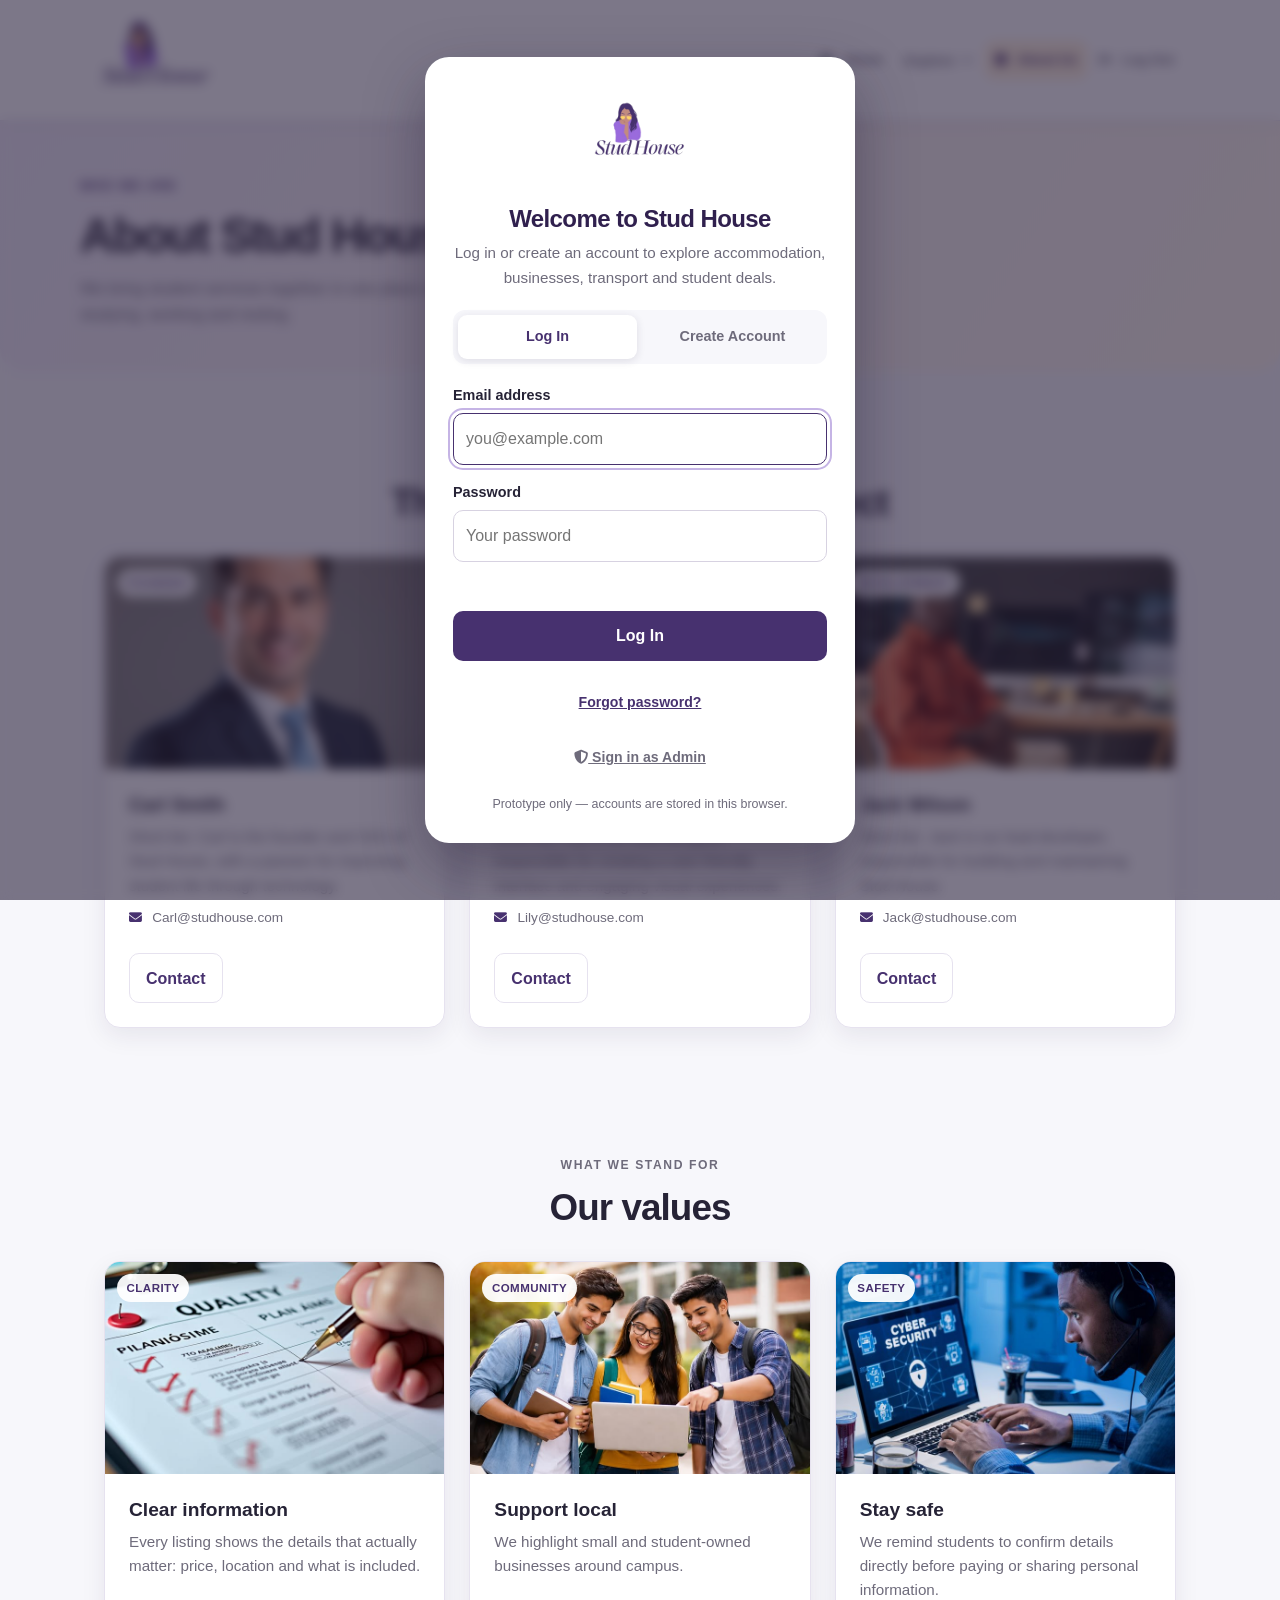
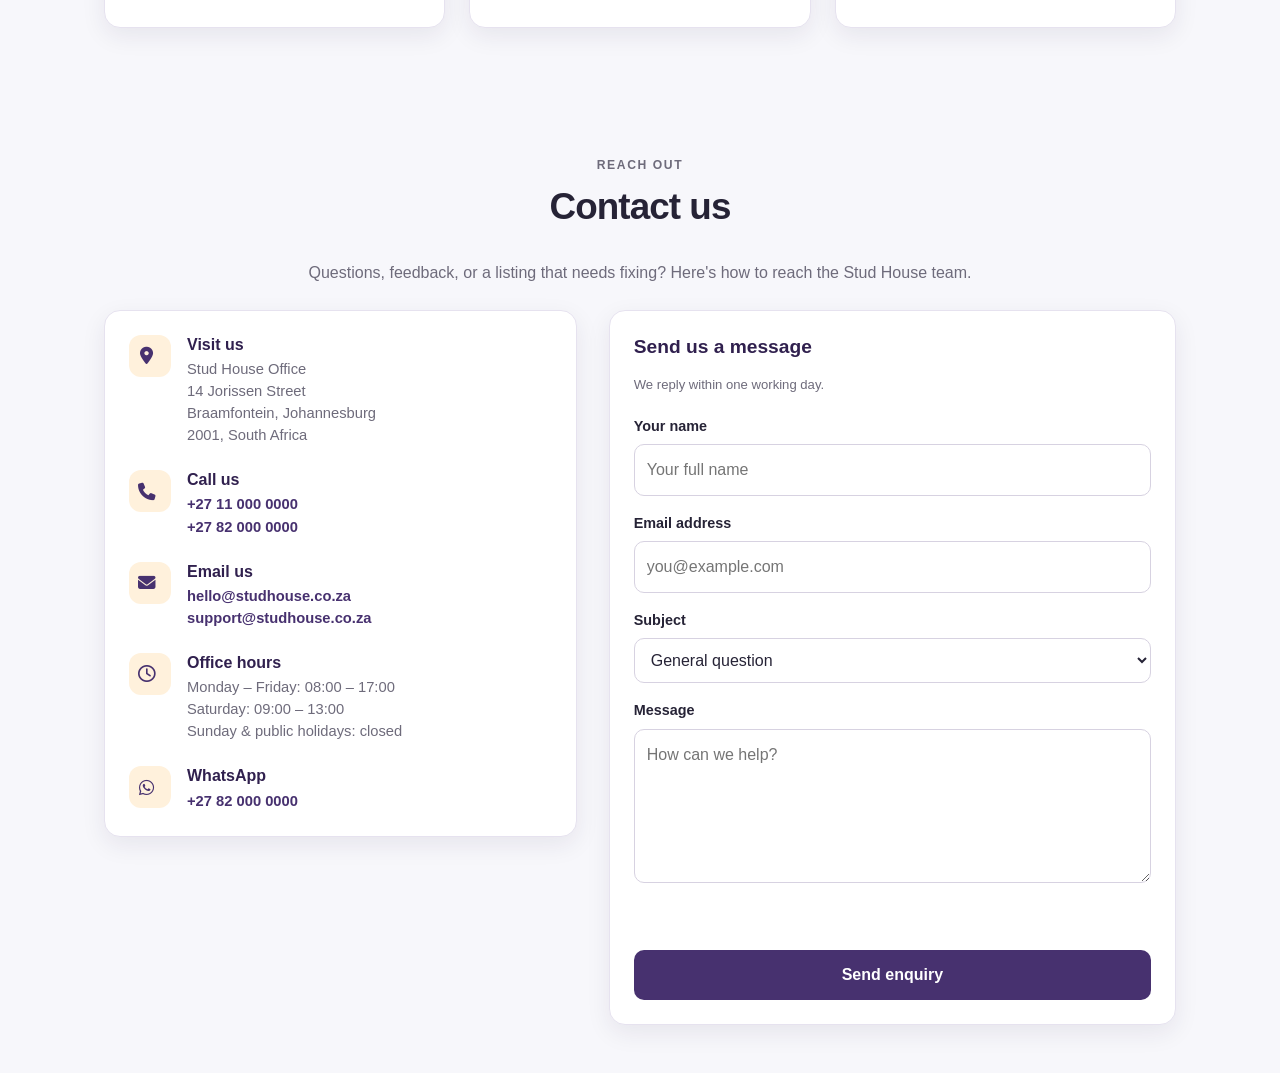
==== about_us.html @ a7e672bf "stud" ====
<!DOCTYPE html>
<html lang="en">
<head>
  <meta charset="UTF-8">
  <meta name="viewport" content="width=device-width, initial-scale=1.0">
  <title>About Us | Stud House</title>
  <link rel="stylesheet" href="style.css">
  <link rel="stylesheet" href="https://cdnjs.cloudflare.com/ajax/libs/font-awesome/6.5.1/css/all.min.css">
  <script src="script.js" defer></script>
</head>
<body>

<header class="site-nav">
  <nav class="nav-inner" aria-label="Main navigation">
    <a href="index.html" class="logo-link" aria-label="Go to home page">
      <img src="assets/official.png" alt="Stud House logo" class="logo">
    </a>
    <button class="nav-toggle" type="button" aria-expanded="false" aria-controls="primary-links"><i class="fa-solid fa-bars"></i> Menu</button>
    <div class="nav-links" id="primary-links">
      <a href="index.html">Home</a>
      
      <!-- Dropdown Group -->
      <div class="nav-dropdown">
        <button type="button" class="nav-drop-btn">Explore <i class="fa-solid fa-chevron-down"></i></button>
        <div class="nav-dropdown-menu">
          <a href="accommodation.html">Accommodation</a>
          <a href="businesses.html">Businesses</a>
          <a href="transport.html">Transport</a>
          <a href="discounts.html">Student Deals</a>
        </div>
      </div>

      <a href="about_us.html">About Us</a>
      <a href="login.html" id="logout-link">Log Out</a>
    </div>
  </nav>
</header>

<main>
  <section class="page-banner">
    <div class="banner-inner">
      <p class="eyebrow">Who we are</p>
      <h1>About Stud House</h1>
      <p>We bring student services together in one place so you spend less time searching and more time studying, working and resting.</p>
    </div>
  </section>

  <section class="section">
    <div class="section-heading compact-heading">
      <p class="eyebrow">Our team</p>
      <h2>The people behind the project</h2>
    </div>

    <div class="card-grid">
      <article class="card">
        <div class="card-media">
          <img src="assets/owner.jpg" alt="Photo of team member" loading="lazy" onerror="this.style.display='none'">
          <span class="card-badge">Founder</span>
        </div>
        <div class="card-body">
          <h3>Carl Smith</h3>
          <p>Short bio: Carl is the founder and CEO of Stud House, with a passion for improving student life through technology.</p>
          <ul class="card-meta"><li><i class="fa-solid fa-envelope"></i> Carl@studhouse.com</li></ul>
          <div class="card-actions">
            <a class="button button-secondary" href="mailto:Carl@studhouse.com">Contact</a>
          </div>
        </div>
      </article>

      <article class="card">
        <div class="card-media">
          <img src="assets/designer.jpg" alt="Photo of team member" loading="lazy" onerror="this.style.display='none'">
          <span class="card-badge">Design</span>
        </div>
        <div class="card-body">
          <h3>Lily Ndlovu</h3>
            <p>Short bio: Lily is our lead designer, responsible for creating a user-friendly interface and engaging visual experiences.</p>
          <ul class="card-meta"><li><i class="fa-solid fa-envelope"></i>  Lily@studhouse.com</li></ul>
          <div class="card-actions">
            <a class="button button-secondary" href="mailto:Lily@studhouse.com">Contact</a>
          </div>
        </div>
      </article>

      <article class="card">
        <div class="card-media">
          <img src="assets/developer.jpg" alt="Photo of team member" loading="lazy" onerror="this.style.display='none'">
          <span class="card-badge">Development</span>
        </div>
        <div class="card-body">
          <h3>Jack Wilson</h3>
          <p>Short bio: Jack is our lead developer, responsible for building and maintaining Stud House.</p>
          <ul class="card-meta"><li><i class="fa-solid fa-envelope"></i> Jack@studhouse.com</li></ul>
          <div class="card-actions">
            <a class="button button-secondary" href="mailto:Jack@studhouse.com">Contact</a>
          </div>
        </div>
      </article>
    </div>
  </section>

  <section class="section">
    <div class="section-heading compact-heading">
      <p class="eyebrow">What we stand for</p>
      <h2>Our values</h2>
    </div>

    <div class="card-grid">
      <article class="card">
        <div class="card-media">
          <img src="assets/clear info.jpg" alt="Students working together" loading="lazy" onerror="this.style.display='none'">
          <span class="card-badge">Clarity</span>
        </div>
        <div class="card-body">
          <h3>Clear information</h3>
          <p>Every listing shows the details that actually matter: price, location and what is included.</p>
        </div>
      </article>

      <article class="card">
        <div class="card-media">
          <img src="assets/community.jpg" alt="Local business owner" loading="lazy" onerror="this.style.display='none'">
          <span class="card-badge">Community</span>
        </div>
        <div class="card-body">
          <h3>Support local</h3>
          <p>We highlight small and student-owned businesses around campus.</p>
        </div>
      </article>

      <article class="card">
        <div class="card-media">
          <img src="assets/safety.jpg" alt="Student using a laptop" loading="lazy" onerror="this.style.display='none'">
          <span class="card-badge">Safety</span>
        </div>
        <div class="card-body">
          <h3>Stay safe</h3>
          <p>We remind students to confirm details directly before paying or sharing personal information.</p>
        </div>
      </article>
    </div>
  </section>

  <section class="section">
    <div class="section-heading compact-heading">
      <p class="eyebrow">Reach out</p>
      <h2>Contact us</h2>
      <p>Questions, feedback, or a listing that needs fixing? Here's how to reach the Stud House team.</p>
    </div>

    <div class="contact-layout">
      <aside class="contact-info">
        <div class="contact-item">
          <div class="contact-icon" aria-hidden="true"><i class="fa-solid fa-location-dot"></i></div>
          <div>
            <h3>Visit us</h3>
            <p>Stud House Office<br>14 Jorissen Street<br>Braamfontein, Johannesburg<br>2001, South Africa</p>
          </div>
        </div>
        <div class="contact-item">
          <div class="contact-icon" aria-hidden="true"><i class="fa-solid fa-phone"></i></div>
          <div>
            <h3>Call us</h3>
            <p>
              <a class="text-link" href="tel:+27110000000">+27 11 000 0000</a><br>
              <a class="text-link" href="tel:+27820000000">+27 82 000 0000</a>
            </p>
          </div>
        </div>
        <div class="contact-item">
          <div class="contact-icon" aria-hidden="true"><i class="fa-solid fa-envelope"></i></div>
          <div>
            <h3>Email us</h3>
            <p>
              <a class="text-link" href="mailto:hello@studhouse.co.za">hello@studhouse.co.za</a><br>
              <a class="text-link" href="mailto:support@studhouse.co.za">support@studhouse.co.za</a>
            </p>
          </div>
        </div>
        <div class="contact-item">
          <div class="contact-icon" aria-hidden="true"><i class="fa-regular fa-clock"></i></div>
          <div>
            <h3>Office hours</h3>
            <p>Monday – Friday: 08:00 – 17:00<br>Saturday: 09:00 – 13:00<br>Sunday &amp; public holidays: closed</p>
          </div>
        </div>
        <div class="contact-item">
          <div class="contact-icon" aria-hidden="true"><i class="fa-brands fa-whatsapp"></i></div>
          <div>
            <h3>WhatsApp</h3>
            <p><a class="text-link" href="https://wa.me/27820000000" target="_blank" rel="noopener">+27 82 000 0000</a></p>
          </div>
        </div>
      </aside>

      <form class="enquiry-panel panel" id="enquiry-form" novalidate>
        <h3>Send us a message</h3>
        <p class="small-note">We reply within one working day.</p>
        <div class="field">
          <label for="enquiry-name">Your name</label>
          <input type="text" id="enquiry-name" name="name" placeholder="Your full name" required>
        </div>
        <div class="field">
          <label for="enquiry-email">Email address</label>
          <input type="email" id="enquiry-email" name="email" placeholder="you@example.com" required>
        </div>
        <div class="field">
          <label for="enquiry-subject">Subject</label>
          <select id="enquiry-subject" name="subject">
            <option>General question</option>
            <option>Report a listing</option>
            <option>List my business</option>
            <option>Technical issue</option>
            <option>Feedback</option>
            <option>Other</option>
          </select>
        </div>
        <div class="field">
          <label for="enquiry-message">Message</label>
          <textarea id="enquiry-message" name="message" rows="5" placeholder="How can we help?" required></textarea>
        </div>
        <p class="form-message" id="enquiry-status" role="status"></p>
        <button class="button button-primary" type="submit">Send enquiry</button>
      </form>
    </div>
  </section>
</main>

</body>
</html>
---- style.css ----
:root {
  --color-primary: #47316f;
  --color-primary-dark: #30204e;
  --color-accent: #f3a64a;
  --color-accent-light: #fff1dc;
  --color-background: #f7f7fb;
  --color-surface: #ffffff;
  --color-text: #262336;
  --color-muted: #6e6b7b;
  --color-border: #e6e2ef;
  --color-success: #216e4a;
  --shadow-soft: 0 8px 24px rgba(43, 31, 68, 0.08);
  --shadow-hover: 0 12px 28px rgba(43, 31, 68, 0.13);
  --radius-small: 10px;
  --radius-medium: 16px;
  --radius-large: 24px;
  --content-width: 1120px;
  --space-1: 0.5rem;
  --space-2: 0.75rem;
  --space-3: 1rem;
  --space-4: 1.5rem;
  --space-5: 2rem;
  --space-6: 3rem;
  --font-body: Arial, Helvetica, sans-serif;
}
* { box-sizing: border-box; }
html { scroll-behavior: smooth; }
body {
  margin: 0;
  background: var(--color-background);
  color: var(--color-text);
  font-family: var(--font-body);
  line-height: 1.6;
}
a { color: inherit; }
img { max-width: 100%; }
h1, h2, h3 { line-height: 1.2; margin-top: 0; }
h1 { font-size: clamp(2.2rem, 5vw, 3.8rem); letter-spacing: -0.04em; }
h2 { font-size: clamp(1.65rem, 3vw, 2.3rem); letter-spacing: -0.025em; }
h3 { font-size: 1.2rem; }
p { margin-top: 0; }
:focus-visible { outline: 3px solid var(--color-accent); outline-offset: 3px; }

/* Login page */
.login-page {
    min-height: 100vh;
    display: grid;
    place-items: center;
    padding: 24px;
    background: linear-gradient(135deg, #f0ecf8, #fff8ed);
}
.login-container {
    width: 100%;
    max-width: 440px;
    text-align: center;
}
.login-logo {
  display: block;
  width: auto;
  height: 100px;
  max-width: 220px;
  margin: 0 auto 20px;
  object-fit: contain;
  background: transparent;
  border-radius: 0;
}
.login-container h1 {
    margin-bottom: 12px;
    color: #30204e;
    font-size: 30px;
}
.login-description {
    margin-bottom: 25px;
    color: #6e6b7b;
}
.login-container .form-panel {
    text-align: left;
}
.login-container .button {
    width: 100%;
}
.register-text {
    margin: 8px 0 0;
    text-align: center;
    font-size: 14px;
}
.register-text a {
    color: #47316f;
    font-weight: bold;
}
.login-footer {
    margin-top: 22px;
    color: #6e6b7b;
    font-size: 13px;
}

/* Navbar */
.site-nav {
    position: sticky;
    top: 0;
    z-index: 1000;
    background: #ffffff;
    border-bottom: 1px solid #e6e2ef;
    box-shadow: 0 3px 12px rgba(43, 31, 68, 0.06);
}
.nav-inner {
    max-width: 1120px;
    min-height: 64px; 
    margin: 0 auto;
    padding: 0 16px; 
    display: flex;
    align-items: center;
    justify-content: space-between;
    gap: 16px; 
}
.logo {
  display: block;
  width: auto;
 height: 120px;
  max-width: 240px;
  object-fit: contain;
  background: transparent;
  border-radius: 0;
}
.logo-link {
  display: inline-flex;
  align-items: center;
  text-decoration: none;
  transition: opacity 150ms ease;
}
.logo-link:hover { opacity: 0.8; }
.nav-links {
    display: flex;
    align-items: center;
    justify-content: flex-end;
    gap: 2px; 
}
.nav-links a,
.nav-drop-btn {
    padding: 8px 10px;
    border-radius: 9px;
    color: #6e6b7b;
    font-size: 13.5px; 
    font-weight: bold;
    text-decoration: none;
    white-space: nowrap; 
    transition: 0.2s ease;
    background: transparent;
    border: none;
    font-family: inherit;
    cursor: pointer;
}
.nav-links a:hover,
.nav-links a[aria-current="page"],
.nav-drop-btn:hover,
.nav-drop-btn.is-active {
    background: #fff1dc;
    color: #47316f;
}

/* Navbar Dropdown */
.nav-dropdown {
  position: relative;
  display: inline-block;
}
.nav-drop-btn {
  display: flex;
  align-items: center;
  gap: 0.4rem;
}
.nav-drop-btn i {
  font-size: 0.75rem;
  transition: transform 0.2s ease;
}
.nav-dropdown.is-open .nav-drop-btn i {
  transform: rotate(180deg);
}
.nav-dropdown-menu {
  position: absolute;
  top: calc(100% + 8px);
  left: 0;
  min-width: 190px;
  background: #ffffff;
  border: 1px solid var(--color-border);
  border-radius: var(--radius-medium);
  box-shadow: var(--shadow-hover);
  display: none;
  flex-direction: column;
  padding: 8px;
  z-index: 100;
}
.nav-dropdown.is-open .nav-dropdown-menu {
  display: flex;
}
.nav-dropdown-menu a {
  padding: 10px 12px;
  border-radius: 8px;
  color: #6e6b7b;
  font-size: 13.5px;
  font-weight: bold;
  text-decoration: none;
  transition: 0.2s;
  display: flex;
  align-items: center;
}
.nav-dropdown-menu a:hover,
.nav-dropdown-menu a[aria-current="page"] {
  background: #fff1dc;
  color: #47316f;
}

.nav-toggle {
    display: none;
    padding: 9px 12px;
    background: #ffffff;
    border: 1px solid #e6e2ef;
    border-radius: 9px;
    color: #47316f;
    font-size: 15px;
    font-weight: bold;
    cursor: pointer;
}

main { min-height: 65vh; }
.page-main { max-width: var(--content-width); margin: 0 auto; }
.section {
  max-width: var(--content-width);
  margin: 0 auto;
  padding: var(--space-6) var(--space-4);
}
.section-tint {
  max-width: none;
  padding-left: max(var(--space-4), calc((100% - var(--content-width)) / 2));
  padding-right: max(var(--space-4), calc((100% - var(--content-width)) / 2));
  background: #efedf7;
}
.section-heading { max-width: 680px; margin: 0 auto var(--space-5); text-align: center; }
.section-heading p { color: var(--color-muted); }
.compact-heading { margin-top: var(--space-5); margin-bottom: var(--space-4); }
.eyebrow {
  margin-bottom: 0.65rem;
  color: var(--color-primary);
  font-size: 0.76rem;
  font-weight: 800;
  letter-spacing: 0.13em;
  text-transform: uppercase;
}
.hero {
  min-height: 440px;
  display: flex;
  align-items: center;
  background:
    radial-gradient(circle at 85% 20%, rgba(243,166,74,.28), transparent 28%),
    linear-gradient(120deg, #f0ecf8, #fff8ed);
}
.hero-content { width: 100%; max-width: var(--content-width); margin: 0 auto; padding: 4.5rem var(--space-4); }
.hero-content > p:not(.eyebrow) { max-width: 620px; color: var(--color-muted); font-size: 1.1rem; }
.hero h1 { max-width: 760px; margin-bottom: var(--space-3); color: var(--color-primary-dark); }
.hero-actions { display: flex; flex-wrap: wrap; gap: var(--space-2); margin-top: var(--space-4); }
.page-banner {
  padding: 3.5rem var(--space-4) 2.75rem;
  background: linear-gradient(120deg, #f0ecf8, #fff8ed);
  border-radius: 0 0 var(--radius-large) var(--radius-large);
}
.page-banner h1 { font-size: clamp(2rem, 4vw, 3rem); margin-bottom: var(--space-2); }
.page-banner p:last-child { max-width: 700px; margin-bottom: 0; color: var(--color-muted); }
.split-layout { display: grid; grid-template-columns: 1.5fr 1fr; gap: var(--space-5); align-items: center; }

.panel-stack { display: grid; gap: var(--space-4); align-items: stretch; }
.panel-grid { grid-template-columns: repeat(4, minmax(0, 1fr)); }
.listing-grid { grid-template-columns: repeat(3, minmax(0, 1fr)); }
.panel {
  min-width: 0;
  padding: var(--space-4);
  background: var(--color-surface);
  border: 1px solid var(--color-border);
  border-radius: var(--radius-medium);
  box-shadow: var(--shadow-soft);
}
.panel h3 { margin-bottom: 0.65rem; }
.panel p { color: var(--color-muted); }
.feature-panel {
  display: flex;
  flex-direction: column;
  align-items: flex-start;
  transition: transform 160ms ease, box-shadow 160ms ease, border-color 160ms ease;
}
.feature-panel:hover, .listing-card:hover, .deal-card:hover {
  transform: translateY(-3px);
  box-shadow: var(--shadow-hover);
  border-color: #d1c5e6;
}
.panel-icon {
  display: inline-grid;
  place-items: center;
  width: 46px;
  height: 46px;
  margin-bottom: var(--space-3);
  border-radius: 14px;
  background: var(--color-accent-light);
  color: var(--color-primary);
  font-size: 1.5rem;
  font-weight: 800;
}
.feature-panel .text-link { margin-top: auto; padding-top: var(--space-2); }
.note-panel { border-top: 4px solid var(--color-accent); }
.callout-panel { margin-top: var(--space-5); background: var(--color-primary); color: white; }
.callout-panel p { color: rgba(255,255,255,.82); }
.notice-panel { margin-bottom: var(--space-4); border-left: 5px solid var(--color-accent); }
.notice-panel p { margin-bottom: 0; }
.listing-card, .deal-card { transition: transform 160ms ease, box-shadow 160ms ease, border-color 160ms ease; }
.listing-top { display: flex; flex-wrap: wrap; align-items: center; justify-content: space-between; gap: var(--space-2); margin-bottom: var(--space-3); }
.listing-tag, .deal-label {
  display: inline-block;
  width: fit-content;
  padding: 0.3rem 0.55rem;
  border-radius: 999px;
  background: var(--color-accent-light);
  color: var(--color-primary);
  font-size: 0.72rem;
  font-weight: 800;
  letter-spacing: 0.04em;
}
.price { color: var(--color-primary); font-size: 1.25rem; font-weight: 800; }
.price small { color: var(--color-muted); font-size: 0.75rem; font-weight: 400; }
.muted, .small-note { color: var(--color-muted); font-size: 0.9rem; }
.simple-list { padding-left: 1.25rem; color: var(--color-muted); }

.button {
  display: inline-flex;
  align-items: center;
  justify-content: center;
  min-height: 44px;
  padding: 0.7rem 1rem;
  border: 1px solid transparent;
  border-radius: var(--radius-small);
  font: inherit;
  font-weight: 800;
  text-align: center;
  text-decoration: none;
  cursor: pointer;
  transition: background 150ms ease, transform 150ms ease;
}
.button:hover { transform: translateY(-1px); }
.button-primary { background: var(--color-primary); color: white; }
.button-primary:hover { background: var(--color-primary-dark); }
.button-outline { border-color: var(--color-primary); color: var(--color-primary); background: rgba(255,255,255,.55); }
.button-outline:hover { background: white; }
.button-secondary { border-color: var(--color-border); background: white; color: var(--color-primary); }
.button-secondary:hover { background: var(--color-accent-light); }
.text-link { color: var(--color-primary); font-weight: 800; text-decoration: none; }
.text-link:hover { text-decoration: underline; }

.filter-panel {
  display: grid;
  grid-template-columns: repeat(auto-fit, minmax(190px, 1fr));
  align-items: end;
  gap: var(--space-3);
}
.filter-panel .button { justify-self: start; min-width: 120px; }
.form-panel { display: grid; gap: var(--space-3); }
.field { display: grid; gap: 0.4rem; }
.field label { font-size: 0.9rem; font-weight: 800; }
input, select, textarea {
  width: 100%;
  min-height: 44px;
  padding: 0.75rem;
  border: 1px solid #d7d2e1;
  border-radius: var(--radius-small);
  background: white;
  color: var(--color-text);
  font: inherit;
}
textarea { resize: vertical; }
input:focus, select:focus, textarea:focus { outline: 2px solid #c5b4e5; border-color: var(--color-primary); }
.narrow-section { max-width: 760px; }
.form-message { min-height: 1.2em; color: var(--color-success); font-weight: 700; }
.small-note { margin-bottom: 0; font-size: 0.82rem; }

/* Photo cards */
.card-grid {
  display: grid;
  grid-template-columns: repeat(auto-fill, minmax(270px, 1fr));
  gap: var(--space-4);
}
.card {
  display: flex;
  flex-direction: column;
  min-width: 0;
  overflow: hidden;
  background: var(--color-surface);
  border: 1px solid var(--color-border);
  border-radius: var(--radius-medium);
  box-shadow: var(--shadow-soft);
  transition: transform 160ms ease, box-shadow 160ms ease, border-color 160ms ease;
}
.card:hover {
  transform: translateY(-3px);
  box-shadow: var(--shadow-hover);
  border-color: #d1c5e6;
}
.card-media {
  position: relative;
  aspect-ratio: 16 / 10;
  overflow: hidden;
  background: linear-gradient(135deg, #eae3f6, #fff1dc);
}
.card-media img {
  display: block;
  width: 100%;
  height: 100%;
  object-fit: cover;
}
.card-badge {
  position: absolute;
  top: 12px;
  left: 12px;
  padding: 0.3rem 0.6rem;
  border-radius: 999px;
  background: rgba(255, 255, 255, 0.94);
  color: var(--color-primary);
  font-size: 0.72rem;
  font-weight: 800;
  letter-spacing: 0.04em;
  text-transform: uppercase;
}
.card-body {
  display: flex;
  flex-direction: column;
  gap: 0.55rem;
  flex: 1;
  padding: var(--space-4);
}
.card-body h3 { margin: 0; }
.card-body p {
  margin: 0;
  color: var(--color-muted);
  font-size: 0.95rem;
}
.card-body .price {
  margin: 0;
  color: var(--color-primary);
  font-size: 1.15rem;
  font-weight: 800;
}
.card-meta {
  display: flex;
  flex-wrap: wrap;
  gap: 0.35rem 1rem;
  margin: 0;
  padding: 0;
  list-style: none;
  color: var(--color-muted);
  font-size: 0.85rem;
}
.card-actions {
  display: flex;
  flex-wrap: wrap;
  gap: 0.5rem;
  margin-top: auto;
  padding-top: var(--space-3);
}
.card-title-row { display: flex; align-items: flex-start; justify-content: space-between; gap: var(--space-2); }
.card-status-row { display: flex; flex-wrap: wrap; gap: 0.4rem; }

/* Account gate */
body.auth-locked { overflow: hidden; }
.auth-gate {
  position: fixed;
  inset: 0;
  z-index: 3000;
  display: flex;
  align-items: center;
  justify-content: center;
  padding: 20px;
  overflow-y: auto;
  background: rgba(38, 29, 58, 0.6);
  -webkit-backdrop-filter: blur(6px);
  backdrop-filter: blur(6px);
}
.auth-gate__card {
  width: 100%;
  max-width: 430px;
  padding: 28px;
  background: var(--color-surface);
  border-radius: var(--radius-large);
  box-shadow: 0 24px 60px rgba(28, 18, 48, 0.38);
  animation: auth-pop 220ms ease;
}
@keyframes auth-pop {
  from { opacity: 0; transform: translateY(14px) scale(0.98); }
  to   { opacity: 1; transform: none; }
}
.auth-gate__card h2 {
  margin-bottom: 0.5rem;
  text-align: center;
  font-size: 1.5rem;
  color: var(--color-primary-dark);
}
.auth-gate__sub {
  margin-bottom: 1.25rem;
  text-align: center;
  color: var(--color-muted);
  font-size: 0.95rem;
}
.auth-tabs {
  display: grid;
  grid-template-columns: 1fr 1fr;
  gap: 6px;
  margin-bottom: 1.25rem;
  padding: 5px;
  background: var(--color-background);
  border-radius: 12px;
}
.auth-tab {
  padding: 0.65rem;
  border: 0;
  border-radius: 9px;
  background: transparent;
  color: var(--color-muted);
  font: inherit;
  font-size: 0.9rem;
  font-weight: 800;
  cursor: pointer;
}
.auth-tab.is-active {
  background: var(--color-surface);
  color: var(--color-primary);
  box-shadow: 0 2px 8px rgba(43, 31, 68, 0.12);
}
.auth-form { display: grid; gap: var(--space-3); }
.auth-form .button { width: 100%; }
.auth-message {
  min-height: 1.2em;
  margin: 0;
  color: #b3261e;
  font-size: 0.88rem;
  font-weight: 700;
}
.auth-message.is-success { color: var(--color-success); }
.auth-gate__foot {
  margin: 1.25rem 0 0;
  text-align: center;
  color: var(--color-muted);
  font-size: 0.78rem;
}
.is-hidden { display: none !important; }
.form-message.is-error { color: #b3261e; }
.form-message.is-success { color: var(--color-success); }

.banner-inner {
  max-width: var(--content-width);
  margin: 0 auto;
}
@media (max-height: 640px) {
  .auth-gate { align-items: flex-start; }
}

/* Role selector */
.role-options {
  display: grid;
  grid-template-columns: 1fr 1fr;
  gap: var(--space-2);
}
.role-option {
  position: relative;
  display: flex;
  flex-direction: column;
  gap: 0.15rem;
  padding: var(--space-3);
  border: 2px solid var(--color-border);
  border-radius: var(--radius-small);
  background: white;
  cursor: pointer;
  transition: border-color 150ms ease, background 150ms ease;
}
.role-option:hover { border-color: #d1c5e6; }
.role-option input { position: absolute; opacity: 0; pointer-events: none; }
.role-option:has(input:checked) {
  border-color: var(--color-primary);
  background: var(--color-accent-light);
}
.role-option__title { font-weight: 800; color: var(--color-primary); font-size: 0.95rem; }
.role-option__desc  { font-size: 0.78rem; color: var(--color-muted); }

/* Verification badges */
.verified-badge {
  display: inline-flex;
  align-items: center;
  gap: 0.25rem;
  padding: 0.22rem 0.55rem;
  border-radius: 999px;
  font-size: 0.72rem;
  font-weight: 800;
  letter-spacing: 0.03em;
}
.verified-badge.verified      { background: #e1f5e9; color: #1c6b3f; }
.verified-badge.not-verified  { background: #fdeaea; color: #b3261e; }
.report-warning {
  display: inline-flex;
  align-items: center;
  padding: 0.22rem 0.55rem;
  border-radius: 999px;
  background: #fff4d6;
  color: #8a6100;
  font-size: 0.72rem;
  font-weight: 800;
}

/* Ghost button */
.button-ghost {
  background: transparent;
  border-color: transparent;
  color: var(--color-muted);
  font-weight: 700;
}
.button-ghost:hover { background: #f3f0f8; color: var(--color-primary); }

/* Empty state */
.empty-state {
  grid-column: 1 / -1;
  padding: var(--space-5);
  text-align: center;
  color: var(--color-muted);
  background: var(--color-surface);
  border: 1px dashed var(--color-border);
  border-radius: var(--radius-medium);
}

/* Page toolbar */
.page-toolbar {
  display: flex;
  flex-wrap: wrap;
  gap: var(--space-2);
  margin-bottom: var(--space-4);
}
.page-toolbar .button { min-height: 42px; }

/* Modal */
.modal-backdrop {
  position: fixed;
  inset: 0;
  z-index: 3500;
  display: flex;
  align-items: center;
  justify-content: center;
  padding: 20px;
  overflow-y: auto;
  background: rgba(38, 29, 58, 0.55);
  -webkit-backdrop-filter: blur(6px);
  backdrop-filter: blur(6px);
}
.modal {
  width: 100%;
  max-width: 520px;
  max-height: calc(100vh - 40px);
  display: flex;
  flex-direction: column;
  background: var(--color-surface);
  border-radius: var(--radius-large);
  box-shadow: 0 24px 60px rgba(28, 18, 48, 0.4);
  overflow: hidden;
  animation: auth-pop 200ms ease;
}
.modal-header {
  display: flex;
  align-items: center;
  justify-content: space-between;
  gap: var(--space-3);
  padding: var(--space-4);
  border-bottom: 1px solid var(--color-border);
}
.modal-header h2 { margin: 0; font-size: 1.2rem; color: var(--color-primary-dark); }
.modal-close {
  display: inline-grid;
  place-items: center;
  width: 34px;
  height: 34px;
  border: 0;
  border-radius: 50%;
  background: var(--color-background);
  color: var(--color-primary);
  font-size: 1rem;
  cursor: pointer;
}
.modal-close:hover { background: var(--color-accent-light); }
.modal-body {
  flex: 1;
  padding: var(--space-4);
  overflow-y: auto;
  display: grid;
  gap: var(--space-3);
}

/* Chat */
.chat-window {
  display: flex;
  flex-direction: column;
  gap: 0.5rem;
  padding: var(--space-3);
  background: var(--color-background);
  border-radius: var(--radius-small);
  min-height: 200px;
  max-height: 320px;
  overflow-y: auto;
}
.chat-message {
  display: flex;
  flex-direction: column;
  gap: 0.15rem;
  max-width: 80%;
  padding: 0.6rem 0.8rem;
  border-radius: 12px;
  font-size: 0.92rem;
  line-height: 1.4;
  word-wrap: break-word;
}
.chat-message.them {
  align-self: flex-start;
  background: var(--color-surface);
  border: 1px solid var(--color-border);
}
.chat-message.me {
  align-self: flex-end;
  background: var(--color-primary);
  color: white;
}
.chat-message small { font-size: 0.68rem; opacity: 0.75; }
.chat-message.me small { color: rgba(255, 255, 255, 0.8); }
.chat-compose { display: flex; gap: var(--space-2); }
.chat-compose input { flex: 1; }
.chat-empty {
  text-align: center;
  color: var(--color-muted);
  font-size: 0.9rem;
  padding: var(--space-4);
}

/* Forgot-password link */
.auth-link-btn {
  display: block;
  width: 100%;
  margin-top: 0.5rem;
  padding: 0.4rem;
  border: 0;
  background: transparent;
  color: var(--color-primary);
  font: inherit;
  font-size: 0.88rem;
  font-weight: 700;
  text-decoration: underline;
  cursor: pointer;
}
.auth-link-btn:hover { color: var(--color-primary-dark); }
.auth-link-btn--admin {
  margin-top: 0.25rem;
  color: var(--color-muted);
  font-weight: 700;
}
.auth-link-btn--admin:hover { color: var(--color-primary); }
.forgot-password-row {
  margin: 0.6rem 0 0;
  text-align: center;
  font-size: 0.88rem;
}
.forgot-password-row button {
  padding: 0;
  border: 0;
  background: transparent;
  color: var(--color-primary);
  font: inherit;
  font-weight: 700;
  text-decoration: underline;
  cursor: pointer;
}
.forgot-password-row button:hover { color: var(--color-primary-dark); }

/* Admin quick sign-in */
.admin-quick-row {
  margin: 0.75rem 0 0;
  text-align: center;
}
.admin-quick-btn {
  display: inline-flex;
  align-items: center;
  gap: 0.4rem;
  padding: 0.55rem 1rem;
  border: 1px dashed var(--color-border);
  border-radius: var(--radius-small);
  background: var(--color-background);
  color: var(--color-primary);
  font: inherit;
  font-size: 0.85rem;
  font-weight: 700;
  cursor: pointer;
  transition: background 150ms ease, border-color 150ms ease, color 150ms ease;
}
.admin-quick-btn:hover {
  background: var(--color-accent-light);
  border-color: var(--color-primary);
  color: var(--color-primary-dark);
}
.admin-quick-btn i { font-size: 0.95rem; }

/* Gallery */
.detail-gallery { display: grid; gap: var(--space-2); }
.detail-main-image {
  position: relative;
  aspect-ratio: 16 / 10;
  border-radius: var(--radius-medium);
  overflow: hidden;
  background: linear-gradient(135deg, #eae3f6, #fff1dc);
}
.detail-main-image img {
  display: block;
  width: 100%;
  height: 100%;
  object-fit: cover;
}
.detail-thumbs {
  display: flex;
  gap: 0.5rem;
  overflow-x: auto;
  padding-bottom: 2px;
}
.detail-thumb {
  flex: 0 0 84px;
  height: 64px;
  padding: 0;
  border: 2px solid transparent;
  border-radius: 10px;
  overflow: hidden;
  background: #f0ecf8;
  cursor: pointer;
  transition: border-color 150ms ease, transform 150ms ease;
}
.detail-thumb img {
  display: block;
  width: 100%;
  height: 100%;
  object-fit: cover;
}
.detail-thumb:hover { transform: translateY(-1px); }
.detail-thumb.active { border-color: var(--color-primary); }
.detail-topline {
  display: flex;
  flex-wrap: wrap;
  align-items: center;
  gap: 0.45rem;
}
.detail-price { margin: 0.25rem 0 0; font-size: 1.35rem; }
.detail-subheading {
  margin: 0 0 0.5rem;
  font-size: 1rem;
  color: var(--color-primary-dark);
}
.amenities-list {
  display: flex;
  flex-wrap: wrap;
  gap: 0.4rem;
  margin: 0;
  padding: 0;
  list-style: none;
}
.amenities-list li {
  padding: 0.3rem 0.65rem;
  border-radius: 999px;
  background: var(--color-accent-light);
  color: var(--color-primary);
  font-size: 0.8rem;
  font-weight: 700;
}
.detail-actions {
  padding-top: var(--space-2);
  border-top: 1px solid var(--color-border);
}

/* Contact / About */
.contact-layout {
  display: grid;
  grid-template-columns: 1fr 1.2fr;
  gap: var(--space-5);
  align-items: start;
}
.contact-info {
  display: grid;
  gap: var(--space-4);
  padding: var(--space-4);
  background: var(--color-surface);
  border: 1px solid var(--color-border);
  border-radius: var(--radius-medium);
  box-shadow: var(--shadow-soft);
}
.contact-item {
  display: flex;
  gap: var(--space-3);
  align-items: flex-start;
}
.contact-icon {
  flex: 0 0 42px;
  height: 42px;
  display: grid;
  place-items: center;
  border-radius: 12px;
  background: var(--color-accent-light);
  color: var(--color-primary);
  font-size: 1.15rem;
}
.contact-item h3 {
  margin: 0 0 0.25rem;
  font-size: 1rem;
  color: var(--color-primary-dark);
}
.contact-item p {
  margin: 0;
  font-size: 0.92rem;
  color: var(--color-muted);
  line-height: 1.5;
}
.enquiry-panel { display: grid; gap: var(--space-3); }
.enquiry-panel h3 { margin: 0; color: var(--color-primary-dark); }
.enquiry-panel .small-note { margin: 0 0 0.25rem; }
@media (max-width: 780px) {
  .contact-layout { grid-template-columns: 1fr; }
}

/* Icons */
.card-meta li i,
.contact-item i,
.detail-topline i {
  color: var(--color-primary);
  margin-right: 0.4rem;
  font-size: 0.95em;
}
.panel-icon i { font-size: 1.4rem; }
.verified-badge i,
.report-warning i { margin-right: 0.25rem; }
.chat-empty i {
  font-size: 1.5rem;
  color: var(--color-accent);
  margin-bottom: 0.5rem;
  display: block;
}
.nav-links a i,
.nav-dropdown-menu a i {
  margin-right: 0.45rem;
  font-size: 0.9em;
}

/* Admin dashboard */
.admin-stats-grid {
  display: grid;
  grid-template-columns: repeat(auto-fit, minmax(180px, 1fr));
  gap: var(--space-3);
}
.stat-card {
  display: flex;
  flex-direction: column;
  gap: 0.15rem;
  text-align: center;
}
.stat-value {
  font-size: 2.1rem;
  font-weight: 800;
  color: var(--color-primary);
  line-height: 1.1;
}
.stat-label {
  color: var(--color-muted);
  font-size: 0.82rem;
  font-weight: 700;
  text-transform: uppercase;
  letter-spacing: 0.05em;
}
.admin-card { margin-bottom: var(--space-3); }
.admin-card-head {
  display: flex;
  align-items: center;
  justify-content: space-between;
  gap: var(--space-2);
  flex-wrap: wrap;
  margin-bottom: var(--space-2);
}
.admin-card-head h3 { margin: 0; }
.admin-card-row {
  display: flex;
  align-items: center;
  justify-content: space-between;
  gap: var(--space-3);
  flex-wrap: wrap;
}
.admin-subheading {
  margin: var(--space-5) 0 var(--space-3);
  color: var(--color-primary-dark);
  font-size: 1.05rem;
}
.admin-doc { margin: var(--space-2) 0; }
.admin-doc-preview {
  max-width: 280px;
  max-height: 190px;
  border: 1px solid var(--color-border);
  border-radius: var(--radius-small);
  object-fit: contain;
  background: var(--color-background);
}
details summary {
  cursor: pointer;
  color: var(--color-primary);
  font-weight: 700;
}
.field input[type="file"] {
  padding: 0.5rem;
  background: var(--color-background);
}

/* Profile page */
.profile-header {
  display: flex;
  align-items: center;
  gap: var(--space-4);
}
.profile-header-inner {
  display: flex;
  align-items: center;
  gap: var(--space-4);
  flex-wrap: wrap;
  width: 100%;
}
.profile-header h2 { margin: 0 0 0.25rem; }
.profile-header p { margin: 0; }

.profile-avatar {
  display: inline-grid;
  place-items: center;
  width: 72px;
  height: 72px;
  border-radius: 50%;
  object-fit: cover;
  background: var(--color-accent-light);
  color: var(--color-primary);
  font-weight: 800;
  font-size: 1.4rem;
  flex: 0 0 auto;
}
.profile-avatar.lg { width: 96px; height: 96px; font-size: 1.8rem; }
.profile-avatar.md { width: 64px; height: 64px; font-size: 1.2rem; }
.profile-avatar.sm { width: 40px; height: 40px; font-size: 0.9rem; }
.profile-avatar--initials {
  background: var(--color-primary);
  color: #fff;
}

.profile-layout {
  display: grid;
  grid-template-columns: minmax(0, 1.4fr) minmax(0, 1fr);
  gap: var(--space-4);
  align-items: start;
}
.profile-main,
.profile-side {
  display: grid;
  gap: var(--space-4);
}
.profile-avatar-row {
  display: flex;
  gap: var(--space-3);
  align-items: flex-start;
  flex-wrap: wrap;
}
.profile-avatar-controls {
  flex: 1;
  min-width: 200px;
  display: grid;
  gap: var(--space-2);
}
.checkbox-row {
  display: flex;
  align-items: center;
  gap: 0.5rem;
  font-size: 0.88rem;
  color: var(--color-muted);
}
.checkbox-row input {
  width: auto;
  min-height: auto;
}
.profile-list {
  display: grid;
  gap: var(--space-2);
  margin: 0;
  padding: 0;
  list-style: none;
}
.profile-list-item {
  display: flex;
  justify-content: space-between;
  gap: var(--space-3);
  align-items: center;
  padding: var(--space-2) 0;
  border-bottom: 1px solid var(--color-border);
}
.profile-list-item:last-child { border-bottom: 0; }
.profile-list-item p { margin: 0; }
@media (max-width: 780px) {
  .profile-layout { grid-template-columns: 1fr; }
}

/* Responsive */
@media (max-width: 900px) {
  .panel-grid { grid-template-columns: repeat(2, minmax(0, 1fr)); }
  .listing-grid { grid-template-columns: repeat(2, minmax(0, 1fr)); }
  .split-layout { grid-template-columns: 1fr; }
  .nav-inner { flex-wrap: wrap; padding-top: 0.75rem; padding-bottom: 0.75rem; }
  .nav-toggle { display: inline-flex; }
  .nav-links { display: none; width: 100%; flex-direction: column; align-items: stretch; padding-bottom: 0.4rem; }
  .nav-links.is-open { display: flex; }
  .nav-links > a, .nav-drop-btn { padding: 12px; width: 100%; text-align: left; justify-content: flex-start; }
  
  /* Mobile Dropdown */
  .nav-dropdown { display: block; width: 100%; }
  .nav-dropdown-menu {
    position: static;
    box-shadow: none;
    border: none;
    border-left: 2px solid var(--color-border);
    border-radius: 0;
    margin-left: 12px;
    padding: 0;
    min-width: 0;
  }
  .nav-dropdown.is-open .nav-dropdown-menu { display: flex; }
  .nav-dropdown-menu a { padding: 10px 12px; }
}

@media (max-width: 620px) {
  .section { padding-top: var(--space-5); padding-bottom: var(--space-5); }
  .hero { min-height: 390px; }
  .hero-content { padding-top: 3rem; padding-bottom: 3rem; }
  .panel-grid, .listing-grid { grid-template-columns: 1fr; }
  .filter-panel { grid-template-columns: 1fr; }
  .page-banner { padding-top: 2.5rem; padding-bottom: 2rem; }
  .footer-inner { flex-direction: column; }
}
@media (prefers-reduced-motion: reduce) {
  *, *::before, *::after { scroll-behavior: auto !important; transition-duration: 0.01ms !important; }
}
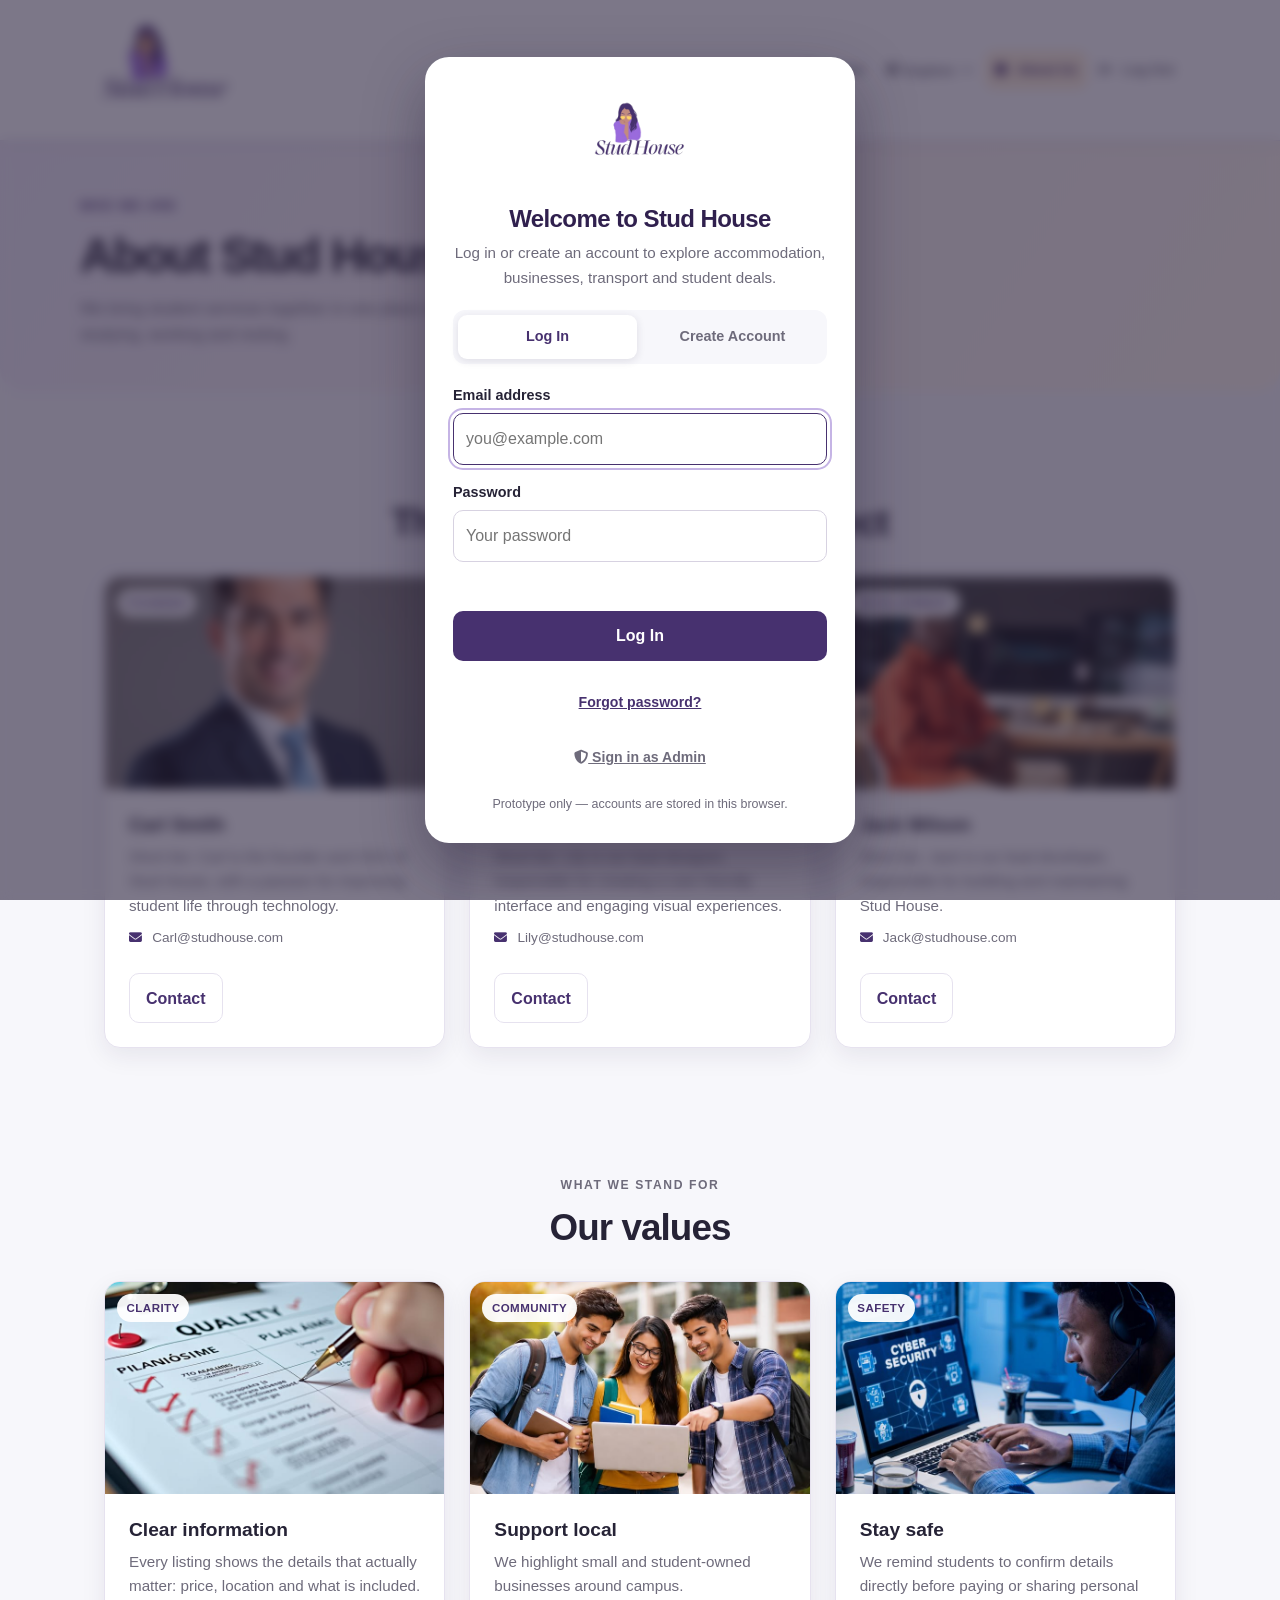
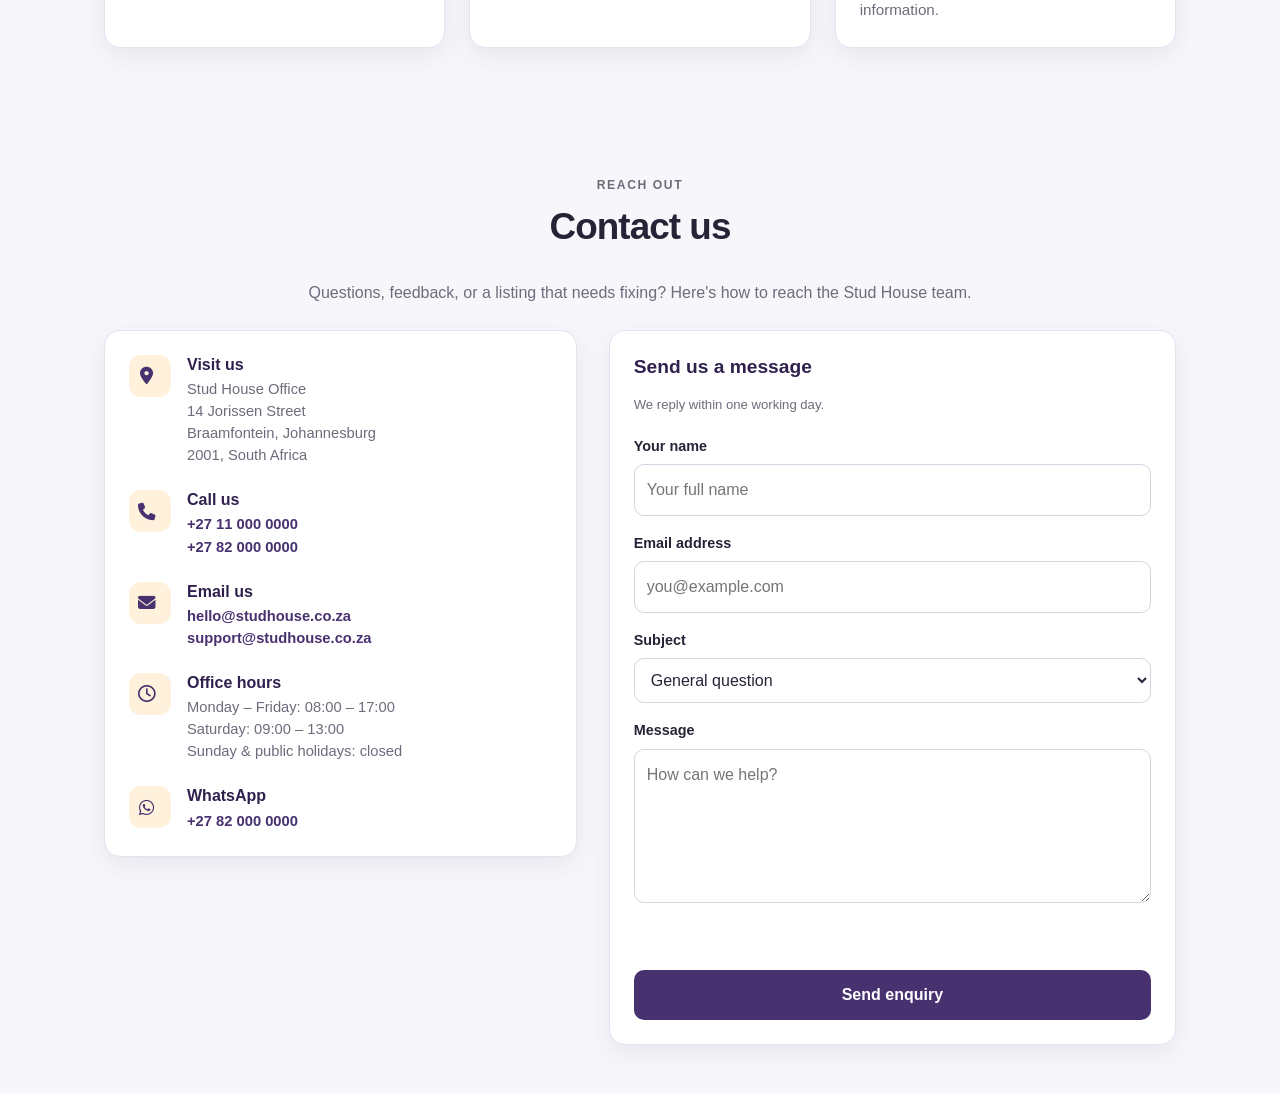
==== commit 04136ed3: "Navigation bar adjustments" ====
--- a/about_us.html
+++ b/about_us.html
@@ -17,21 +17,27 @@
     </a>
     <button class="nav-toggle" type="button" aria-expanded="false" aria-controls="primary-links"><i class="fa-solid fa-bars"></i> Menu</button>
     <div class="nav-links" id="primary-links">
-      <a href="index.html">Home</a>
       
-      <!-- Dropdown Group -->
+      <!-- Home -->
+      <a href="index.html"><i class="fa-solid fa-house"></i> Home</a>
+      
+      <!-- Explore Dropdown -->
       <div class="nav-dropdown">
-        <button type="button" class="nav-drop-btn">Explore <i class="fa-solid fa-chevron-down"></i></button>
+        <button type="button" class="nav-drop-btn">
+          <i class="fa-solid fa-compass"></i> Explore <i class="fa-solid fa-chevron-down"></i>
+        </button>
         <div class="nav-dropdown-menu">
-          <a href="accommodation.html">Accommodation</a>
-          <a href="businesses.html">Businesses</a>
-          <a href="transport.html">Transport</a>
-          <a href="discounts.html">Student Deals</a>
+          <a href="accommodation.html"><i class="fa-solid fa-bed"></i> Accommodation</a>
+          <a href="businesses.html"><i class="fa-solid fa-store"></i> Businesses</a>
+          <a href="transport.html"><i class="fa-solid fa-bus"></i> Transport</a>
+          <a href="discounts.html"><i class="fa-solid fa-tag"></i> Student Deals</a>
         </div>
       </div>
 
-      <a href="about_us.html">About Us</a>
-      <a href="login.html" id="logout-link">Log Out</a>
+      <!-- About & Logout -->
+      <a href="about_us.html"><i class="fa-solid fa-circle-info"></i> About Us</a>
+      <a href="login.html" id="logout-link"><i class="fa-solid fa-right-from-bracket"></i> Log Out</a>
+      
     </div>
   </nav>
 </header>
--- a/style.css
+++ b/style.css
@@ -116,7 +116,7 @@
 .logo {
   display: block;
   width: auto;
- height: 120px;
+  height: 140px;
   max-width: 240px;
   object-fit: contain;
   background: transparent;
@@ -410,6 +410,11 @@
   width: 100%;
   height: 100%;
   object-fit: cover;
+  cursor: zoom-in;
+  transition: transform 0.3s ease;
+}
+.card:hover .card-media img {
+  transform: scale(1.03);
 }
 .card-badge {
   position: absolute;
@@ -692,6 +697,56 @@
   gap: var(--space-3);
 }
 
+/* =========================================================
+   LIGHTBOX (Expandable Images)
+   ========================================================= */
+.lightbox-backdrop {
+  position: fixed;
+  inset: 0;
+  z-index: 5000; /* Above everything else */
+  display: flex;
+  align-items: center;
+  justify-content: center;
+  background: rgba(10, 5, 20, 0.9);
+  -webkit-backdrop-filter: blur(8px);
+  backdrop-filter: blur(8px);
+  padding: 20px;
+  animation: auth-pop 200ms ease;
+}
+.lightbox-backdrop img {
+  max-width: 100%;
+  max-height: 95vh;
+  object-fit: contain;
+  border-radius: var(--radius-small);
+  box-shadow: 0 10px 40px rgba(0,0,0,0.5);
+  animation: zoomIn 250ms ease;
+}
+.lightbox-close {
+  position: absolute;
+  top: 20px;
+  right: 20px;
+  background: rgba(255, 255, 255, 0.15);
+  color: white;
+  border: none;
+  width: 44px;
+  height: 44px;
+  border-radius: 50%;
+  font-size: 1.5rem;
+  cursor: pointer;
+  display: flex;
+  align-items: center;
+  justify-content: center;
+  transition: background 0.2s, transform 0.2s;
+}
+.lightbox-close:hover {
+  background: rgba(255, 255, 255, 0.3);
+  transform: scale(1.05);
+}
+@keyframes zoomIn {
+  from { transform: scale(0.95); opacity: 0; }
+  to { transform: scale(1); opacity: 1; }
+}
+
 /* Chat */
 .chat-window {
   display: flex;
@@ -816,6 +871,7 @@
   width: 100%;
   height: 100%;
   object-fit: cover;
+  cursor: zoom-in;
 }
 .detail-thumbs {
   display: flex;
